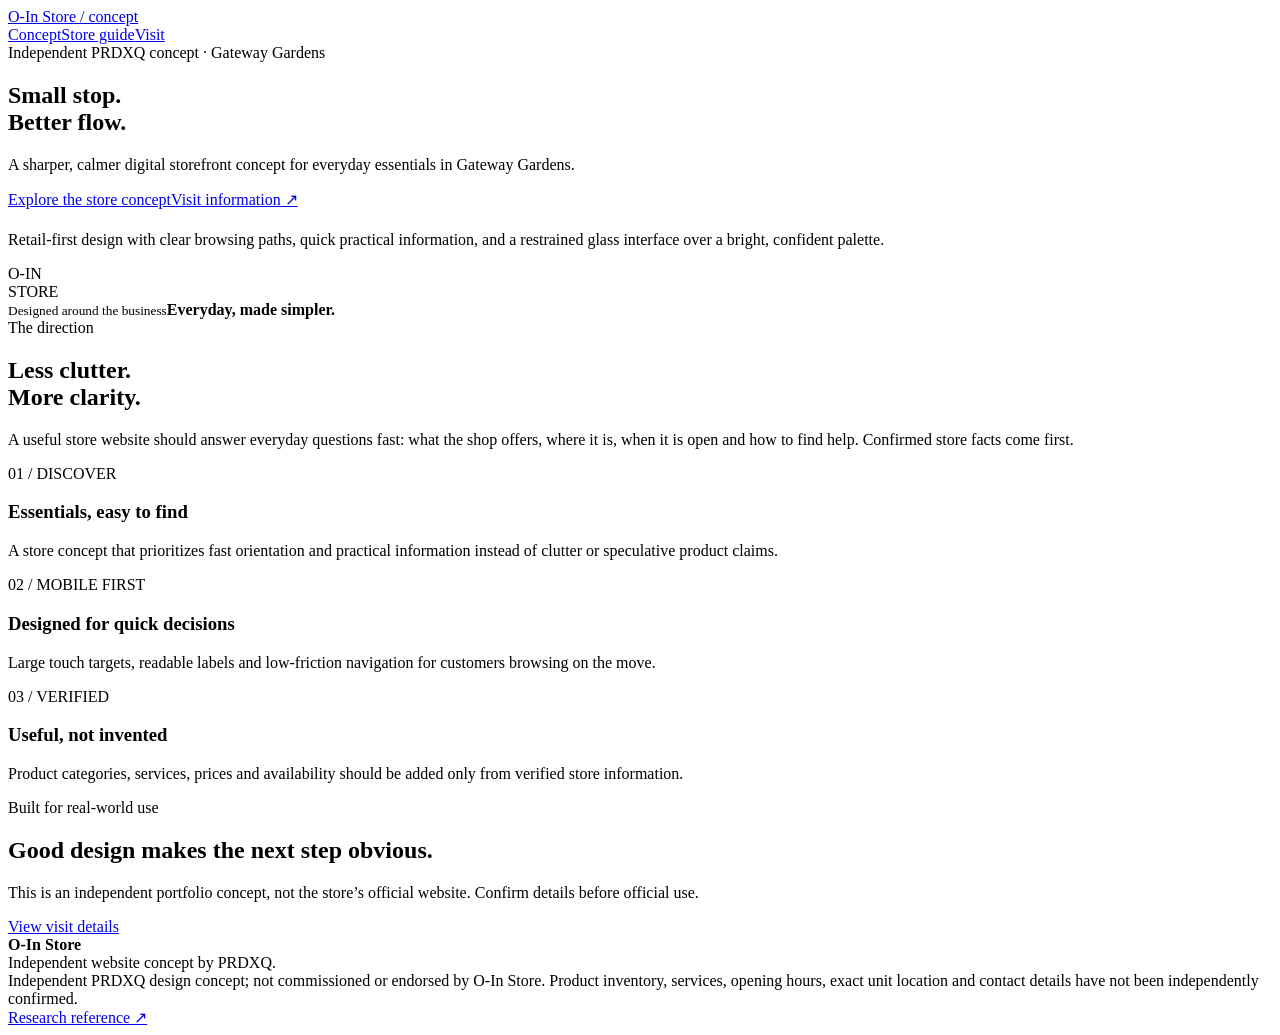
==== index.html @ 3dfe1ab3 "Initialize O-In Store website concept" ====
<!doctype html><html lang="en"><head><meta charset="utf-8"><meta name="viewport" content="width=device-width, initial-scale=1"><meta name="description" content="A premium, mobile-first independent PRDXQ website concept for O-In Store in Gateway Gardens."><meta name="theme-color" content="#b4d43f"><title>O-In Store · Concept · O-In Store | PRDXQ Concept</title><link rel="stylesheet" href="assets/styles.css"></head><body><header class="bar"><a class="brand" href="index.html">O-In Store <span>/ concept</span></a><nav class="nav" aria-label="Main navigation"><a href="index.html" aria-current="page">Concept</a><a href="store.html" >Store guide</a><a href="visit.html" >Visit</a></nav></header><main><section class="hero wrap"><div><span class="eyebrow">Independent PRDXQ concept · Gateway Gardens</span><h1>Small stop.<br>Better flow.</h1><p class="lead">A sharper, calmer digital storefront concept for everyday essentials in Gateway Gardens.</p><div class="actions"><a class="btn" href="store.html">Explore the store concept</a><a class="btn alt" href="visit.html">Visit information ↗</a></div><p class="section-intro" style="margin-top:22px">Retail-first design with clear browsing paths, quick practical information, and a restrained glass interface over a bright, confident palette.</p></div><div class="art" aria-label="Abstract retail concept artwork"><div class="orbit"></div><div class="orbit two"></div><div class="art-word">O-IN<br>STORE</div><div class="glass"><small>Designed around the business</small><strong>Everyday, made simpler.</strong></div></div></section><section class="section wrap"><div class="section-head"><div><span class="eyebrow">The direction</span><h2>Less clutter.<br>More clarity.</h2></div><p class="section-intro">A useful store website should answer everyday questions fast: what the shop offers, where it is, when it is open and how to find help. Confirmed store facts come first.</p></div><div class="cards"><article class="card"><span class="num">01 / DISCOVER</span><h3>Essentials, easy to find</h3><p>A store concept that prioritizes fast orientation and practical information instead of clutter or speculative product claims.</p></article><article class="card"><span class="num">02 / MOBILE FIRST</span><h3>Designed for quick decisions</h3><p>Large touch targets, readable labels and low-friction navigation for customers browsing on the move.</p></article><article class="card"><span class="num">03 / VERIFIED</span><h3>Useful, not invented</h3><p>Product categories, services, prices and availability should be added only from verified store information.</p></article></div></section><section class="wrap section"><div class="band"><div><span class="eyebrow" style="color:var(--secondary)">Built for real-world use</span><h2>Good design makes the next step obvious.</h2><p>This is an independent portfolio concept, not the store’s official website. Confirm details before official use.</p></div><div><a class="btn" href="visit.html">View visit details</a></div></div></section></main><footer class="wrap footer"><div><strong>O-In Store</strong><br>Independent website concept by PRDXQ.</div><div>Independent PRDXQ design concept; not commissioned or endorsed by O-In Store. Product inventory, services, opening hours, exact unit location and contact details have not been independently confirmed.<br><a href="https://www.gateway-gardens.de/en/life/" target="_blank" rel="noreferrer">Research reference ↗</a></div></footer></body></html>
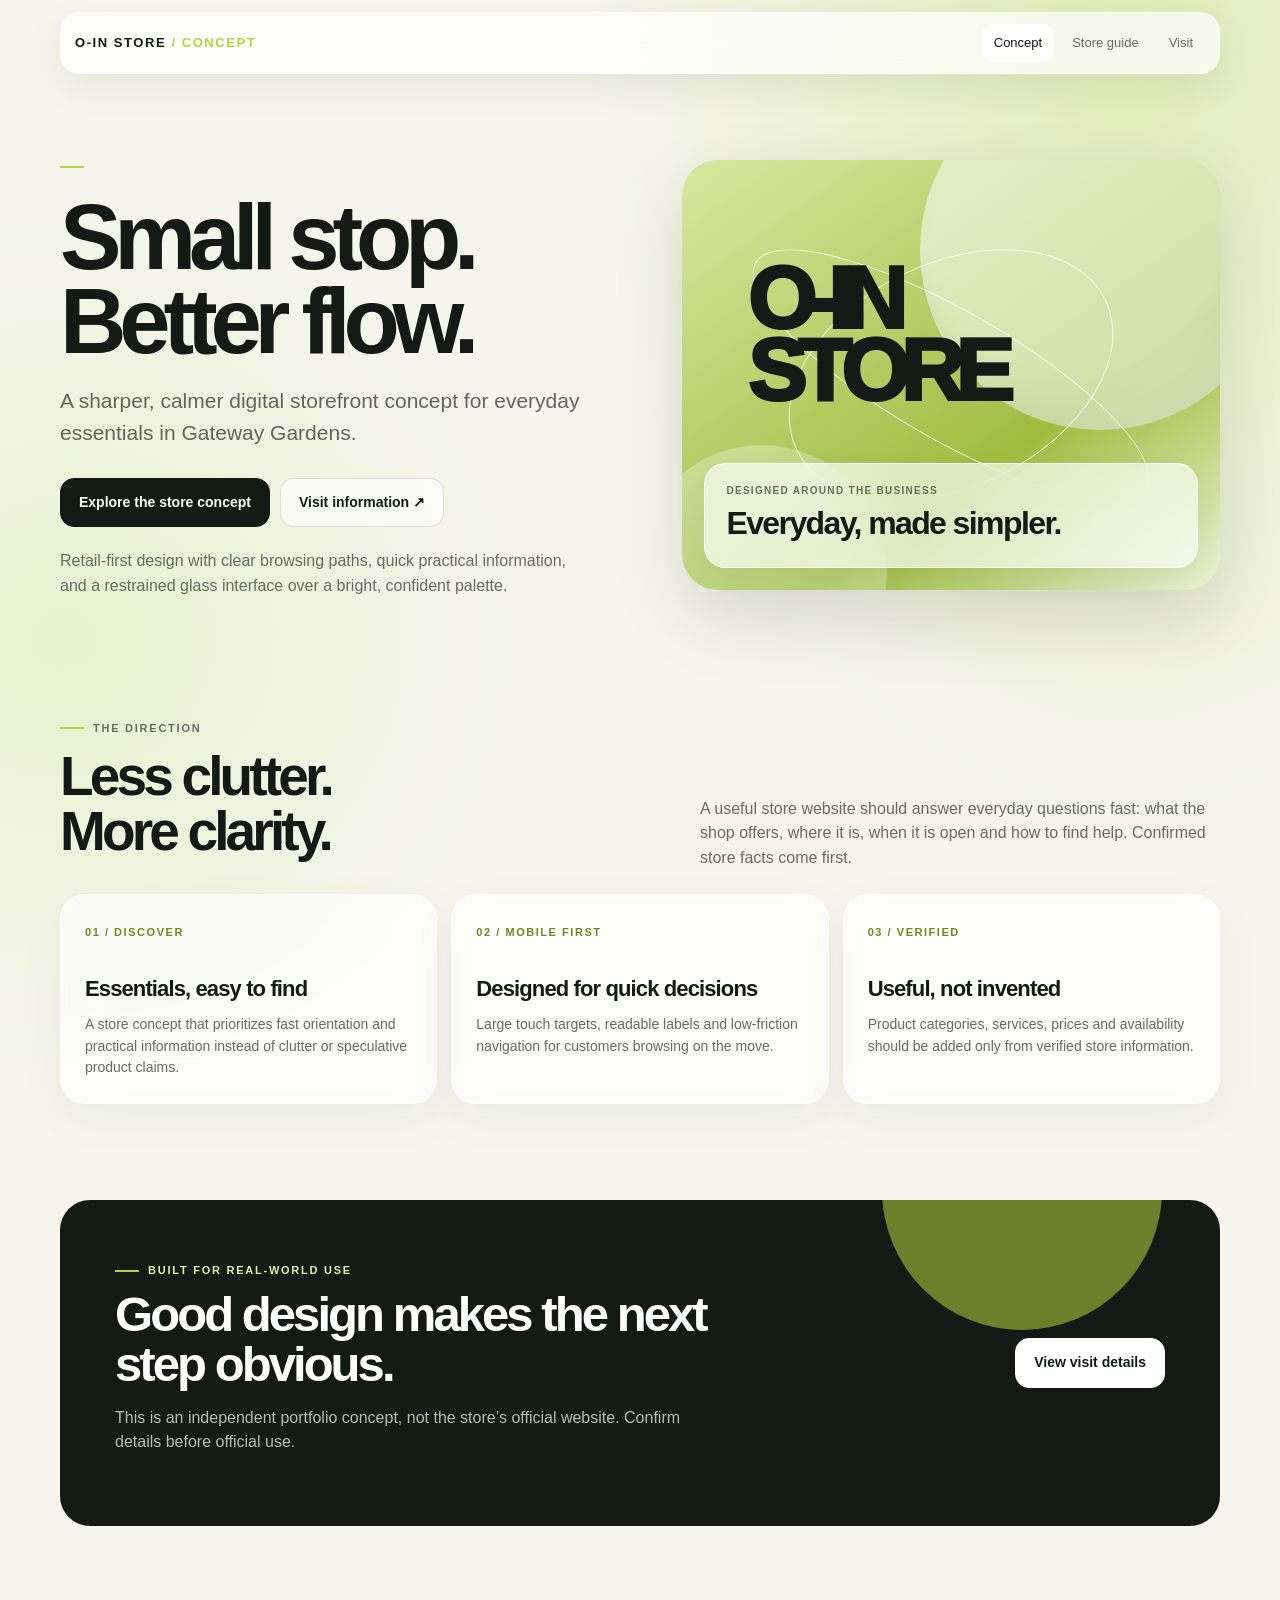
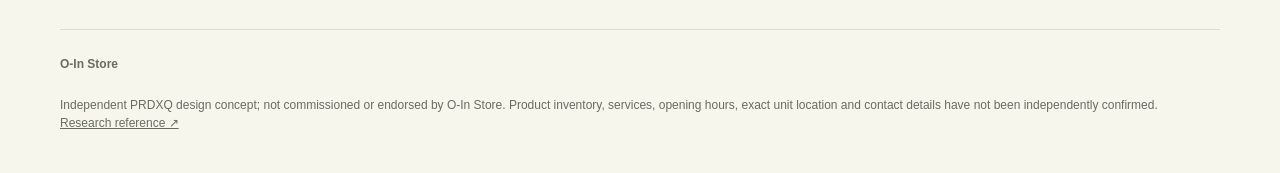
==== commit dc15acfa: "Remove visible concept labels for client presentation" ====
--- a/index.html
+++ b/index.html
@@ -1 +1 @@
-<!doctype html><html lang="en"><head><meta charset="utf-8"><meta name="viewport" content="width=device-width, initial-scale=1"><meta name="description" content="A premium, mobile-first independent PRDXQ website concept for O-In Store in Gateway Gardens."><meta name="theme-color" content="#b4d43f"><title>O-In Store · Concept · O-In Store | PRDXQ Concept</title><link rel="stylesheet" href="assets/styles.css"></head><body><header class="bar"><a class="brand" href="index.html">O-In Store <span>/ concept</span></a><nav class="nav" aria-label="Main navigation"><a href="index.html" aria-current="page">Concept</a><a href="store.html" >Store guide</a><a href="visit.html" >Visit</a></nav></header><main><section class="hero wrap"><div><span class="eyebrow">Independent PRDXQ concept · Gateway Gardens</span><h1>Small stop.<br>Better flow.</h1><p class="lead">A sharper, calmer digital storefront concept for everyday essentials in Gateway Gardens.</p><div class="actions"><a class="btn" href="store.html">Explore the store concept</a><a class="btn alt" href="visit.html">Visit information ↗</a></div><p class="section-intro" style="margin-top:22px">Retail-first design with clear browsing paths, quick practical information, and a restrained glass interface over a bright, confident palette.</p></div><div class="art" aria-label="Abstract retail concept artwork"><div class="orbit"></div><div class="orbit two"></div><div class="art-word">O-IN<br>STORE</div><div class="glass"><small>Designed around the business</small><strong>Everyday, made simpler.</strong></div></div></section><section class="section wrap"><div class="section-head"><div><span class="eyebrow">The direction</span><h2>Less clutter.<br>More clarity.</h2></div><p class="section-intro">A useful store website should answer everyday questions fast: what the shop offers, where it is, when it is open and how to find help. Confirmed store facts come first.</p></div><div class="cards"><article class="card"><span class="num">01 / DISCOVER</span><h3>Essentials, easy to find</h3><p>A store concept that prioritizes fast orientation and practical information instead of clutter or speculative product claims.</p></article><article class="card"><span class="num">02 / MOBILE FIRST</span><h3>Designed for quick decisions</h3><p>Large touch targets, readable labels and low-friction navigation for customers browsing on the move.</p></article><article class="card"><span class="num">03 / VERIFIED</span><h3>Useful, not invented</h3><p>Product categories, services, prices and availability should be added only from verified store information.</p></article></div></section><section class="wrap section"><div class="band"><div><span class="eyebrow" style="color:var(--secondary)">Built for real-world use</span><h2>Good design makes the next step obvious.</h2><p>This is an independent portfolio concept, not the store’s official website. Confirm details before official use.</p></div><div><a class="btn" href="visit.html">View visit details</a></div></div></section></main><footer class="wrap footer"><div><strong>O-In Store</strong><br>Independent website concept by PRDXQ.</div><div>Independent PRDXQ design concept; not commissioned or endorsed by O-In Store. Product inventory, services, opening hours, exact unit location and contact details have not been independently confirmed.<br><a href="https://www.gateway-gardens.de/en/life/" target="_blank" rel="noreferrer">Research reference ↗</a></div></footer></body></html>+<!doctype html><html lang="en"><head><meta charset="utf-8"><meta name="viewport" content="width=device-width, initial-scale=1"><meta name="description" content="A premium, mobile-first independent PRDXQ website concept for O-In Store in Gateway Gardens."><meta name="theme-color" content="#b4d43f"><title>O-In Store · O-In Store | </title><link rel="stylesheet" href="assets/styles.css"></head><body><header class="bar"><a class="brand" href="index.html">O-In Store <span>/ concept</span></a><nav class="nav" aria-label="Main navigation"><a href="index.html" aria-current="page">Concept</a><a href="store.html" >Store guide</a><a href="visit.html" >Visit</a></nav></header><main><section class="hero wrap"><div><span class="eyebrow"></span><h1>Small stop.<br>Better flow.</h1><p class="lead">A sharper, calmer digital storefront concept for everyday essentials in Gateway Gardens.</p><div class="actions"><a class="btn" href="store.html">Explore the store concept</a><a class="btn alt" href="visit.html">Visit information ↗</a></div><p class="section-intro" style="margin-top:22px">Retail-first design with clear browsing paths, quick practical information, and a restrained glass interface over a bright, confident palette.</p></div><div class="art" aria-label="Abstract retail concept artwork"><div class="orbit"></div><div class="orbit two"></div><div class="art-word">O-IN<br>STORE</div><div class="glass"><small>Designed around the business</small><strong>Everyday, made simpler.</strong></div></div></section><section class="section wrap"><div class="section-head"><div><span class="eyebrow">The direction</span><h2>Less clutter.<br>More clarity.</h2></div><p class="section-intro">A useful store website should answer everyday questions fast: what the shop offers, where it is, when it is open and how to find help. Confirmed store facts come first.</p></div><div class="cards"><article class="card"><span class="num">01 / DISCOVER</span><h3>Essentials, easy to find</h3><p>A store concept that prioritizes fast orientation and practical information instead of clutter or speculative product claims.</p></article><article class="card"><span class="num">02 / MOBILE FIRST</span><h3>Designed for quick decisions</h3><p>Large touch targets, readable labels and low-friction navigation for customers browsing on the move.</p></article><article class="card"><span class="num">03 / VERIFIED</span><h3>Useful, not invented</h3><p>Product categories, services, prices and availability should be added only from verified store information.</p></article></div></section><section class="wrap section"><div class="band"><div><span class="eyebrow" style="color:var(--secondary)">Built for real-world use</span><h2>Good design makes the next step obvious.</h2><p>This is an independent portfolio concept, not the store’s official website. Confirm details before official use.</p></div><div><a class="btn" href="visit.html">View visit details</a></div></div></section></main><footer class="wrap footer"><div><strong>O-In Store</strong><br></div><div>Independent PRDXQ design concept; not commissioned or endorsed by O-In Store. Product inventory, services, opening hours, exact unit location and contact details have not been independently confirmed.<br><a href="https://www.gateway-gardens.de/en/life/" target="_blank" rel="noreferrer">Research reference ↗</a></div></footer></body></html>
--- a/assets/styles.css
+++ b/assets/styles.css
@@ -0,0 +1 @@
+:root{--accent:#b4d43f;--secondary:#dff1a7;--ink:#151915;--paper:#f6f6ed;--muted:#686c61;--glass:rgba(255,255,255,.61);--line:rgba(255,255,255,.76)}*{box-sizing:border-box}html{scroll-behavior:smooth}body{margin:0;color:var(--ink);font-family:Inter,-apple-system,BlinkMacSystemFont,"Segoe UI",sans-serif;line-height:1.55;background:radial-gradient(ellipse at 88% 0%,rgba(180,212,63,.31),transparent 34rem),radial-gradient(ellipse at 5% 36%,rgba(210,232,150,.34),transparent 30rem),var(--paper)}a{color:inherit}.wrap{width:min(1160px,calc(100% - 40px));margin:auto}.bar{position:sticky;top:10px;z-index:5;width:min(1160px,calc(100% - 24px));margin:12px auto 0;padding:11px 14px;display:flex;align-items:center;justify-content:space-between;gap:16px;border:1px solid var(--line);border-radius:20px;background:rgba(255,255,255,.68);backdrop-filter:blur(22px);box-shadow:0 12px 36px rgba(28,35,18,.08)}.brand{text-decoration:none;font-size:13px;font-weight:900;letter-spacing:.12em;text-transform:uppercase;white-space:nowrap}.brand span{color:var(--accent)}.nav{display:flex;gap:6px;flex-wrap:wrap;justify-content:flex-end}.nav a{text-decoration:none;padding:9px 12px;border-radius:12px;font-size:13px;color:var(--muted)}.nav a:hover,.nav a[aria-current=page]{background:#fff;color:var(--ink)}.hero{min-height:590px;display:grid;grid-template-columns:1.04fr .96fr;align-items:center;gap:40px;padding:70px 0 58px}.eyebrow{display:inline-flex;align-items:center;gap:9px;color:var(--muted);font-weight:850;text-transform:uppercase;letter-spacing:.16em;font-size:11px}.eyebrow:before{content:"";width:24px;height:2px;background:var(--accent)}h1{font-size:clamp(48px,7.2vw,94px);line-height:.91;letter-spacing:-.078em;max-width:760px;margin:20px 0}.lead{font-size:clamp(17px,2vw,21px);max-width:545px;color:#62665c}.actions{display:flex;gap:10px;flex-wrap:wrap;margin-top:28px}.btn{display:inline-flex;align-items:center;justify-content:center;padding:13px 18px;border-radius:14px;text-decoration:none;font-weight:800;font-size:14px;background:var(--ink);color:white;border:1px solid var(--ink);transition:transform .2s,box-shadow .2s}.btn:hover{transform:translateY(-2px);box-shadow:0 10px 22px rgba(0,0,0,.12)}.btn.alt{color:var(--ink);background:rgba(255,255,255,.63);border-color:rgba(0,0,0,.11)}.art{min-height:430px;position:relative;overflow:hidden;border-radius:36px;background:linear-gradient(145deg,#d7e8a2,#9fbd40 65%,#edf4d8);box-shadow:0 28px 70px rgba(26,34,15,.14)}.art:before{content:"";position:absolute;width:360px;height:360px;top:-90px;right:-60px;border-radius:50%;background:rgba(255,255,255,.55);box-shadow:inset -24px -18px 45px rgba(20,40,0,.07)}.art:after{content:"";position:absolute;width:250px;height:250px;bottom:-105px;left:-45px;border-radius:50%;background:rgba(255,255,255,.28)}.orbit{position:absolute;inset:24% 18%;border:1px solid rgba(255,255,255,.78);border-radius:50%;transform:rotate(-26deg)}.orbit.two{inset:35% 8%;transform:rotate(30deg)}.art-word{position:absolute;z-index:1;top:24%;left:12%;font-size:clamp(54px,7vw,88px);line-height:.82;letter-spacing:-.1em;font-weight:950;white-space:pre-line}.glass{position:absolute;z-index:2;left:22px;right:22px;bottom:22px;padding:19px 21px;border:1px solid rgba(255,255,255,.72);border-radius:21px;background:rgba(255,255,255,.65);backdrop-filter:blur(24px);box-shadow:0 15px 34px rgba(22,40,4,.07)}.glass small{display:block;color:var(--muted);font-size:10px;letter-spacing:.13em;text-transform:uppercase;font-weight:850}.glass strong{font-size:clamp(20px,2.8vw,32px);letter-spacing:-.05em}.section{padding:48px 0}.section-head{display:flex;align-items:end;justify-content:space-between;gap:26px;margin-bottom:23px}.section h2{font-size:clamp(31px,4.6vw,55px);line-height:1;letter-spacing:-.07em;margin:12px 0}.section-intro{max-width:520px;color:var(--muted);margin:0}.cards{display:grid;grid-template-columns:repeat(3,1fr);gap:14px}.card{min-height:208px;padding:24px;border:1px solid rgba(255,255,255,.9);border-radius:25px;background:var(--glass);backdrop-filter:blur(18px);box-shadow:0 15px 45px rgba(26,34,15,.05)}.num{color:#6f8823;font-size:11px;letter-spacing:.14em;font-weight:900}.card h3{font-size:22px;letter-spacing:-.04em;margin:28px 0 8px}.card p{font-size:14px;color:var(--muted);margin:0}.band{padding:clamp(27px,5vw,55px);border-radius:30px;background:var(--ink);color:#fff;position:relative;overflow:hidden;display:flex;align-items:center;justify-content:space-between;gap:25px}.band:after{content:"";position:absolute;width:280px;height:280px;border-radius:50%;background:var(--accent);opacity:.55;right:5%;top:-150px}.band>div{position:relative;z-index:1}.band h2{font-size:clamp(30px,4vw,49px);line-height:1.02;letter-spacing:-.06em;margin:10px 0;max-width:680px}.band p{max-width:580px;color:rgba(255,255,255,.7)}.band .btn{background:#fff;color:var(--ink);border-color:#fff}.notice{border-left:3px solid var(--accent);background:rgba(255,255,255,.61);border-radius:0 15px 15px 0;padding:13px 16px;color:#55594e;font-size:12px}.footer{display:flex;justify-content:space-between;gap:22px;flex-wrap:wrap;margin-top:55px;padding:25px 0 40px;border-top:1px solid rgba(0,0,0,.1);font-size:12px;color:var(--muted)}.footer a{color:inherit}@media(max-width:760px){.wrap{width:min(100% - 28px,580px)}.bar{align-items:flex-start;flex-direction:column;gap:8px;border-radius:17px;top:6px}.nav{justify-content:flex-start;width:100%}.nav a{padding:8px 9px;font-size:12px}.hero{grid-template-columns:1fr;gap:24px;padding:48px 0 28px;min-height:unset}.art{min-height:330px}.section{padding:34px 0}.section-head{display:block}.section-intro{margin-top:14px}.cards{grid-template-columns:1fr}.band{align-items:flex-start;flex-direction:column}.footer{display:block}.footer>*{margin-bottom:8px}}@media(prefers-reduced-motion:reduce){html{scroll-behavior:auto}*,*:before,*:after{transition:none!important;animation:none!important}}
